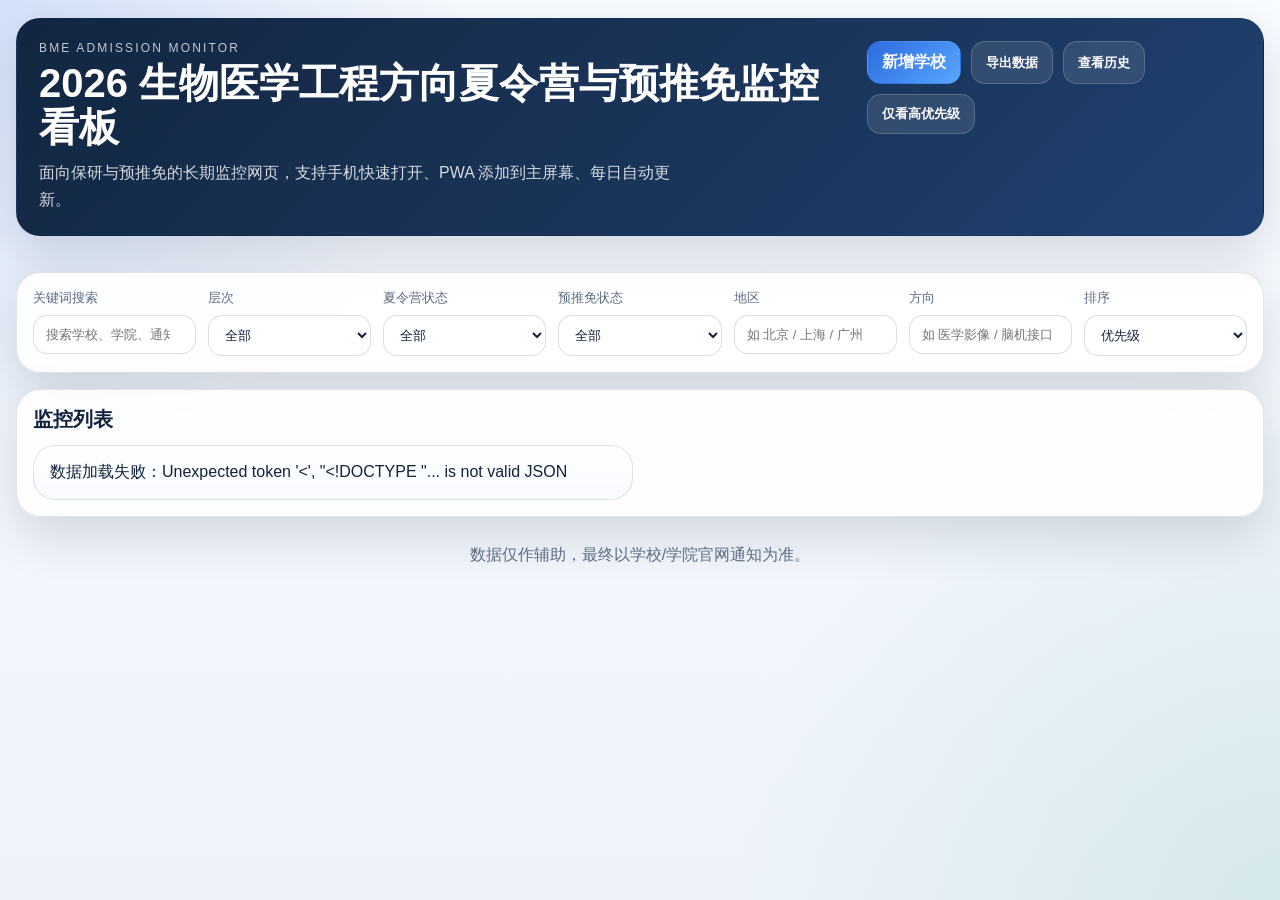
==== docs/index.html @ bc6763f9 "Add files via upload" ====
<!DOCTYPE html>
<html lang="zh-CN">
<head>
  <meta charset="UTF-8">
  <meta name="viewport" content="width=device-width, initial-scale=1, viewport-fit=cover">
  <meta name="theme-color" content="#0b1f3a">
  <meta name="apple-mobile-web-app-capable" content="yes">
  <meta name="apple-mobile-web-app-status-bar-style" content="black-translucent">
  <title>2026 生物医学工程方向夏令营与预推免监控看板</title>
  <link rel="manifest" href="manifest.json">
  <link rel="stylesheet" href="assets/style.css">
  <script defer src="assets/app.js"></script>
</head>
<body>
  <div class="page-shell">
    <header class="hero">
      <div>
        <p class="eyebrow">BME Admission Monitor</p>
        <h1>2026 生物医学工程方向夏令营与预推免监控看板</h1>
        <p class="subtitle">面向保研与预推免的长期监控网页，支持手机快速打开、PWA 添加到主屏幕、每日自动更新。</p>
      </div>
      <div class="hero-actions">
        <a class="action-btn primary" href="add.html">新增学校</a>
        <button class="action-btn" id="exportBtn" type="button">导出数据</button>
        <button class="action-btn" id="historyBtn" type="button">查看历史</button>
        <button class="action-btn" id="priorityBtn" type="button">仅看高优先级</button>
      </div>
    </header>

    <section class="stats-grid" id="statsGrid"></section>

    <section class="panel filter-panel">
      <div class="filter-row">
        <label>关键词搜索<input id="searchInput" type="search" placeholder="搜索学校、学院、通知标题、方向"></label>
        <label>层次<select id="levelFilter"><option value="all">全部</option><option value="985">985</option><option value="211">211</option><option value="双非">双非</option><option value="科研院所">科研院所</option></select></label>
        <label>夏令营状态<select id="summerFilter"><option value="all">全部</option><option value="未发布">未发布</option><option value="疑似发布">疑似发布</option><option value="已发布">已发布</option><option value="报名中">报名中</option><option value="已截止">已截止</option><option value="需人工核验">需人工核验</option></select></label>
        <label>预推免状态<select id="preFilter"><option value="all">全部</option><option value="未发布">未发布</option><option value="疑似发布">疑似发布</option><option value="已发布">已发布</option><option value="报名中">报名中</option><option value="已截止">已截止</option><option value="需人工核验">需人工核验</option></select></label>
        <label>地区<input id="cityFilter" type="text" placeholder="如 北京 / 上海 / 广州"></label>
        <label>方向<input id="directionFilter" type="text" placeholder="如 医学影像 / 脑机接口"></label>
        <label>排序<select id="sortFilter"><option value="priority">优先级</option><option value="deadline">报名截止时间</option><option value="expected">预计发布时间</option><option value="checked">最近更新时间</option></select></label>
      </div>
    </section>

    <section class="panel table-panel">
      <div class="panel-head">
        <h2>监控列表</h2>
        <p id="summaryText"></p>
      </div>
      <div id="listContainer" class="list-container"></div>
    </section>

    <footer class="footer-note">数据仅作辅助，最终以学校/学院官网通知为准。</footer>
  </div>

  <dialog id="historyDialog" class="history-dialog">
    <form method="dialog" class="dialog-box">
      <div class="dialog-head">
        <h3>历史变更记录</h3>
        <button class="action-btn" value="cancel">关闭</button>
      </div>
      <div id="historyList" class="history-list"></div>
    </form>
  </dialog>
</body>
</html>
---- docs/assets/style.css ----
:root {
  --bg: #eef3fb;
  --bg-deep: #0b1f3a;
  --card: rgba(255, 255, 255, 0.88);
  --line: rgba(11, 31, 58, 0.12);
  --text: #13233d;
  --muted: #5d6b82;
  --blue: #2d6cdf;
  --green: #1d9a6c;
  --yellow: #c89d00;
  --red: #d94a38;
  --orange: #e07a1f;
  --gray: #8a94a6;
  --shadow: 0 18px 50px rgba(7, 20, 42, 0.14);
}

* { box-sizing: border-box; }
html, body { margin: 0; min-height: 100%; }
body {
  font-family: "PingFang SC", "Hiragino Sans GB", "Microsoft YaHei", "Segoe UI", sans-serif;
  color: var(--text);
  background:
    radial-gradient(circle at top left, rgba(45,108,223,0.18), transparent 30%),
    radial-gradient(circle at bottom right, rgba(29,154,108,0.12), transparent 35%),
    linear-gradient(180deg, #f8fbff 0%, var(--bg) 100%);
}

.page-shell { max-width: 1400px; margin: 0 auto; padding: 18px 16px 36px; }
.hero {
  display: flex; gap: 16px; justify-content: space-between; align-items: flex-start;
  padding: 22px; border: 1px solid var(--line); border-radius: 24px;
  background: linear-gradient(135deg, rgba(11,31,58,0.97), rgba(23,57,106,0.96));
  color: white; box-shadow: var(--shadow); margin-bottom: 18px;
}
.hero.compact { margin-bottom: 16px; }
.eyebrow { margin: 0 0 6px; letter-spacing: .18em; text-transform: uppercase; font-size: 12px; opacity: .74; }
.hero h1 { margin: 0; font-size: clamp(26px, 4vw, 40px); line-height: 1.1; }
.subtitle { margin: 10px 0 0; max-width: 72ch; color: rgba(255,255,255,.82); line-height: 1.7; }
.hero-actions, .button-row { display: flex; flex-wrap: wrap; gap: 10px; }
.action-btn {
  appearance: none; border: 1px solid rgba(255,255,255,.18); background: rgba(255,255,255,.1); color: white;
  padding: 10px 14px; border-radius: 14px; text-decoration: none; font-weight: 700; cursor: pointer;
  transition: transform .18s ease, background .18s ease, border-color .18s ease;
}
.action-btn:hover { transform: translateY(-1px); background: rgba(255,255,255,.16); }
.action-btn.primary { background: linear-gradient(135deg, #2d6cdf, #58a6ff); border-color: transparent; }

.stats-grid { display: grid; grid-template-columns: repeat(6, minmax(0, 1fr)); gap: 12px; margin-bottom: 18px; }
.stat-card {
  padding: 16px; border-radius: 20px; background: var(--card); backdrop-filter: blur(8px);
  border: 1px solid var(--line); box-shadow: var(--shadow);
}
.stat-label { font-size: 13px; color: var(--muted); }
.stat-value { font-size: 30px; font-weight: 800; margin-top: 8px; }

.panel {
  background: var(--card); border: 1px solid var(--line); border-radius: 24px; box-shadow: var(--shadow);
  padding: 16px;
}
.filter-panel { margin-bottom: 16px; }
.filter-row { display: grid; grid-template-columns: repeat(7, minmax(0, 1fr)); gap: 12px; }
.filter-row label, .form-grid label, .yaml-preview-label { display: flex; flex-direction: column; gap: 8px; font-size: 13px; color: var(--muted); }
.filter-row input, .filter-row select, .form-grid input, .form-grid select, .form-grid textarea, #yamlPreview {
  width: 100%; border: 1px solid rgba(11,31,58,.14); border-radius: 14px; padding: 11px 12px; font: inherit; color: var(--text); background: white;
}
.filter-row input:focus, .filter-row select:focus, .form-grid input:focus, .form-grid select:focus, .form-grid textarea:focus, #yamlPreview:focus { outline: 2px solid rgba(45,108,223,.22); border-color: rgba(45,108,223,.45); }

.panel-head { display: flex; justify-content: space-between; align-items: center; gap: 12px; margin-bottom: 12px; }
.panel-head h2 { margin: 0; font-size: 20px; }
.panel-head p { margin: 0; color: var(--muted); }
.list-container { display: grid; grid-template-columns: repeat(2, minmax(0, 1fr)); gap: 14px; }
.school-card {
  border: 1px solid rgba(11,31,58,.12); border-radius: 22px; padding: 16px; background: linear-gradient(180deg, rgba(255,255,255,.96), rgba(247,250,255,.92));
}
.school-head { display: flex; justify-content: space-between; gap: 12px; align-items: flex-start; }
.school-title { margin: 0; font-size: 20px; }
.tag-row, .link-row, .detail-grid, .history-list { display: flex; flex-wrap: wrap; gap: 8px; }
.pill { display: inline-flex; align-items: center; gap: 6px; padding: 6px 10px; border-radius: 999px; font-size: 12px; font-weight: 700; }
.pill.level { background: rgba(11,31,58,.08); color: var(--bg-deep); }
.pill.priority-high { background: rgba(45,108,223,.12); color: var(--blue); }
.pill.priority-medium { background: rgba(224,122,31,.12); color: var(--orange); }
.pill.priority-low { background: rgba(138,148,166,.14); color: var(--gray); }
.status { padding: 7px 10px; border-radius: 12px; font-size: 12px; font-weight: 800; color: white; }
.status.未发布, .status.unpublished { background: var(--gray); }
.status.疑似发布, .status.suspect { background: var(--yellow); color: #2c2300; }
.status.已发布, .status.published { background: var(--blue); }
.status.报名中, .status.open { background: var(--green); }
.status.已截止, .status.closed { background: var(--red); }
.status.需人工核验, .status.review { background: var(--orange); }
.field { display: grid; gap: 4px; min-width: 140px; }
.field span { color: var(--muted); font-size: 12px; }
.field strong { font-size: 14px; }
.school-meta { display: flex; flex-wrap: wrap; gap: 8px; margin: 10px 0 12px; }
.details { margin-top: 12px; }
details { border-top: 1px dashed rgba(11,31,58,.14); padding-top: 10px; }
summary { cursor: pointer; font-weight: 800; color: var(--bg-deep); }
.footer-note { text-align: center; color: var(--muted); margin-top: 20px; padding: 8px 0; }
.hint { color: var(--muted); margin: 12px 0 0; line-height: 1.7; }
.form-grid { display: grid; grid-template-columns: repeat(2, minmax(0, 1fr)); gap: 12px; }
.form-grid label { color: var(--muted); }
.form-grid label:nth-child(5), .form-grid label:nth-child(9), .form-grid label:nth-child(11), .yaml-preview-label { grid-column: 1 / -1; }
.add-page .panel { padding: 18px; }
#yamlPreview { min-height: 260px; font-family: Consolas, "SFMono-Regular", monospace; white-space: pre; }
.history-dialog::backdrop { background: rgba(11,31,58,.45); backdrop-filter: blur(4px); }
.history-dialog { border: 0; border-radius: 22px; width: min(96vw, 920px); padding: 0; }
.dialog-box { padding: 16px; }
.dialog-head { display: flex; justify-content: space-between; align-items: center; gap: 12px; }
.history-list { flex-direction: column; margin-top: 12px; }
.history-item { padding: 12px 14px; border: 1px solid rgba(11,31,58,.12); border-radius: 16px; background: white; }
.history-item small { color: var(--muted); }

@media (max-width: 1100px) {
  .stats-grid { grid-template-columns: repeat(3, minmax(0, 1fr)); }
  .filter-row { grid-template-columns: repeat(2, minmax(0, 1fr)); }
  .list-container { grid-template-columns: 1fr; }
}

@media (max-width: 640px) {
  .page-shell { padding: 12px; }
  .hero { flex-direction: column; padding: 18px; }
  .stats-grid { grid-template-columns: repeat(2, minmax(0, 1fr)); }
  .filter-row, .form-grid { grid-template-columns: 1fr; }
  .panel-head { flex-direction: column; align-items: flex-start; }
  .school-head { flex-direction: column; }
}
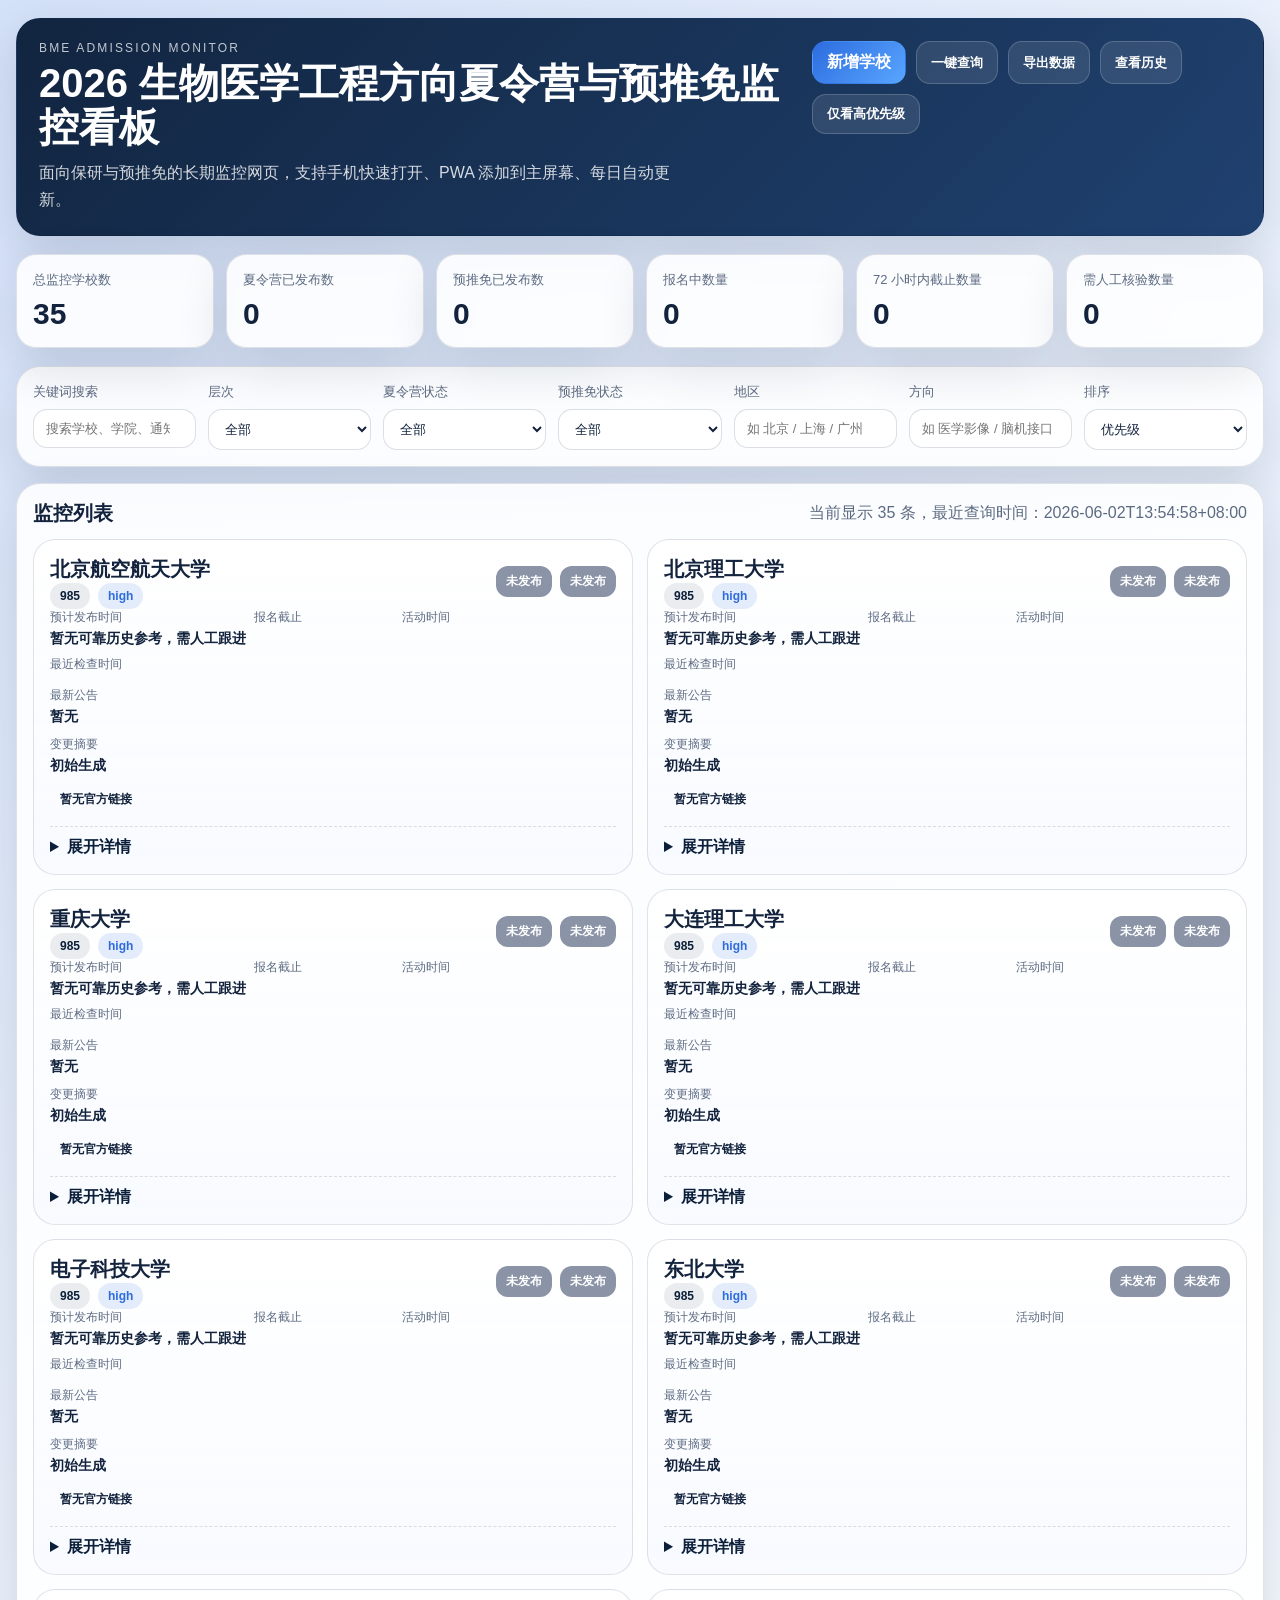
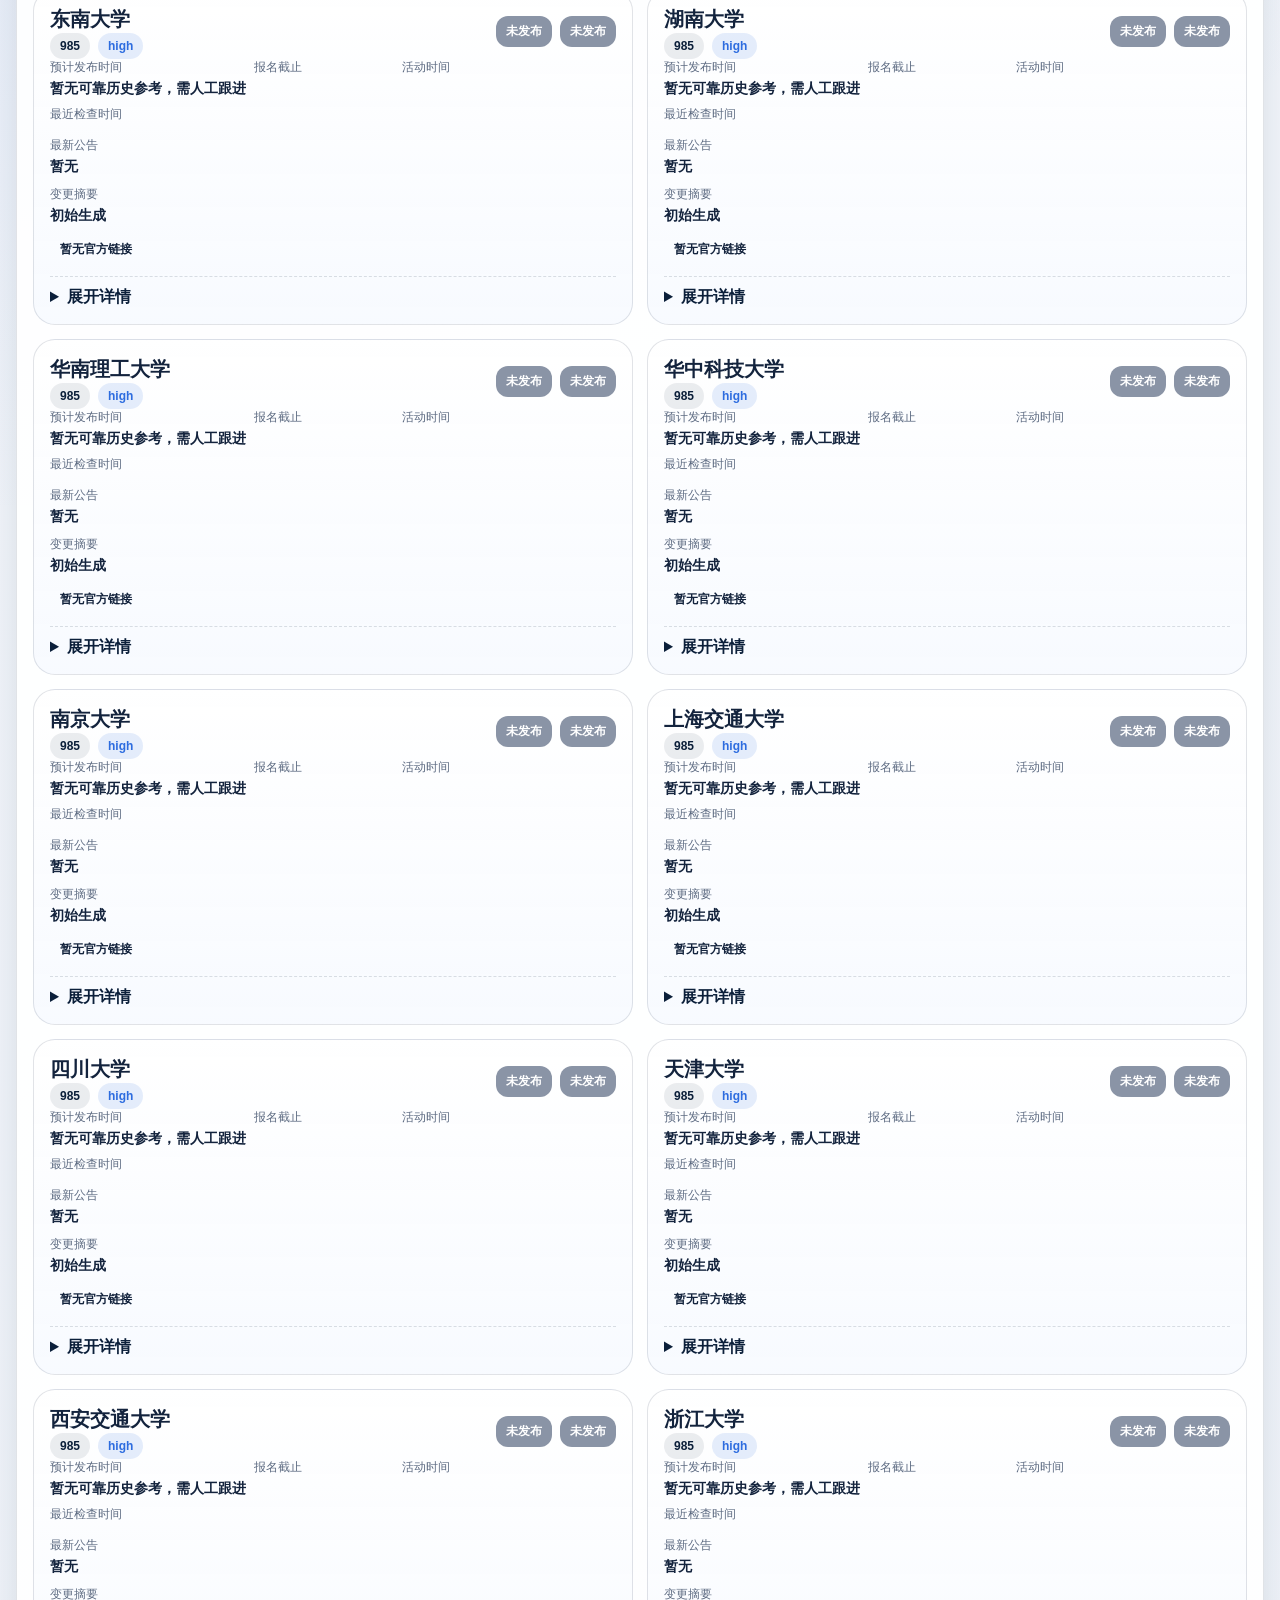
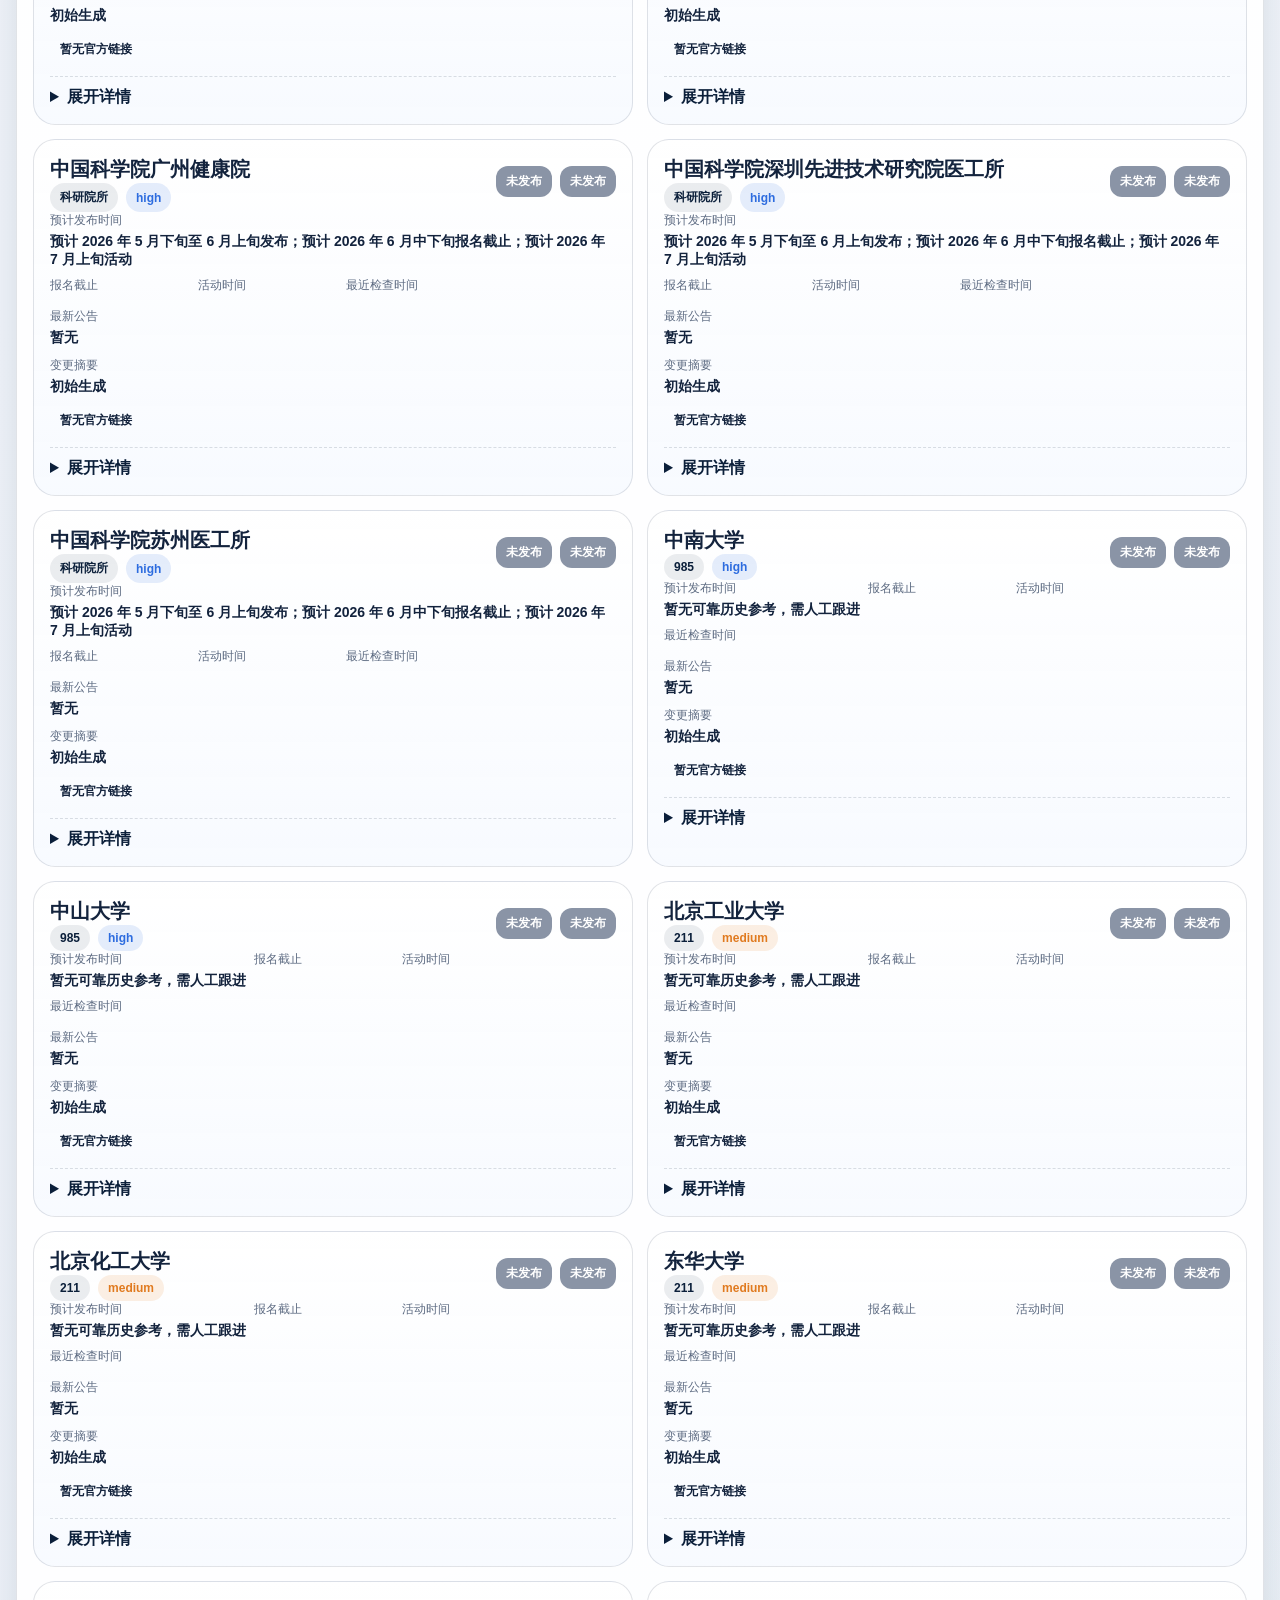
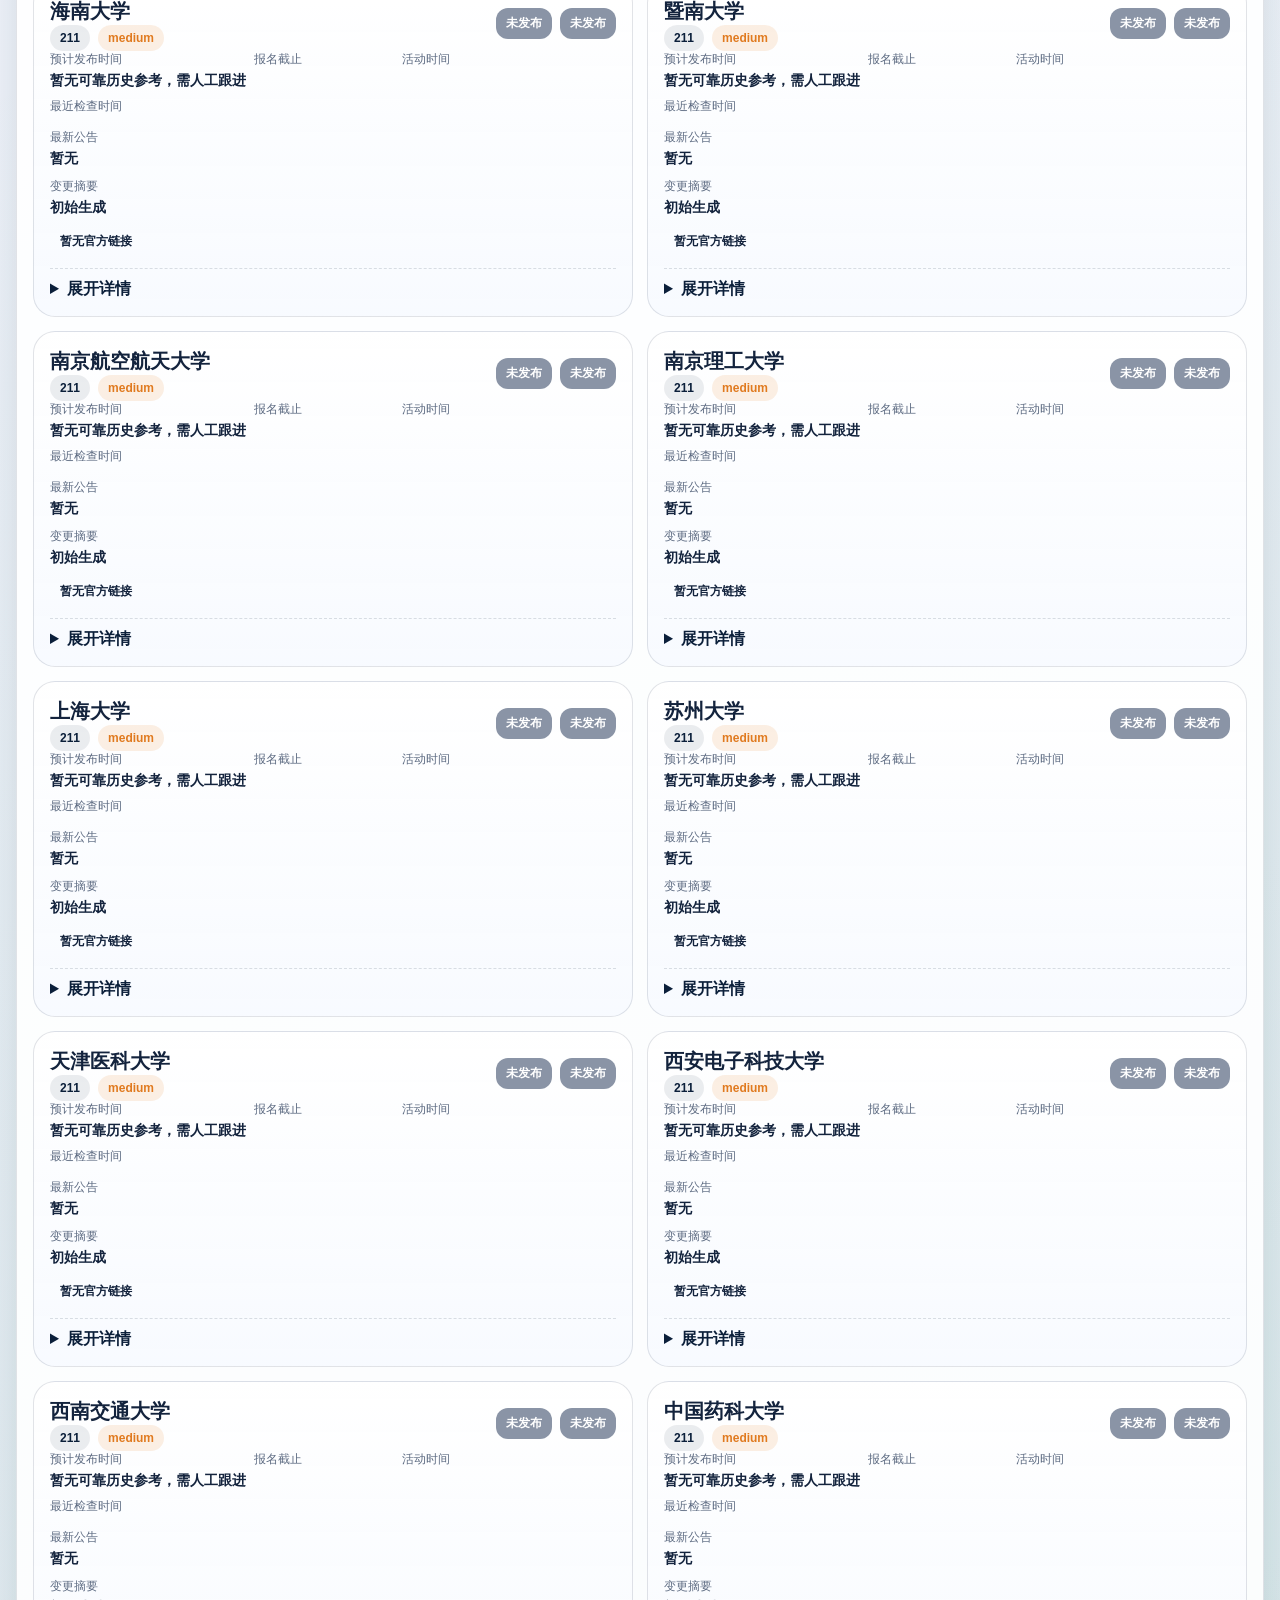
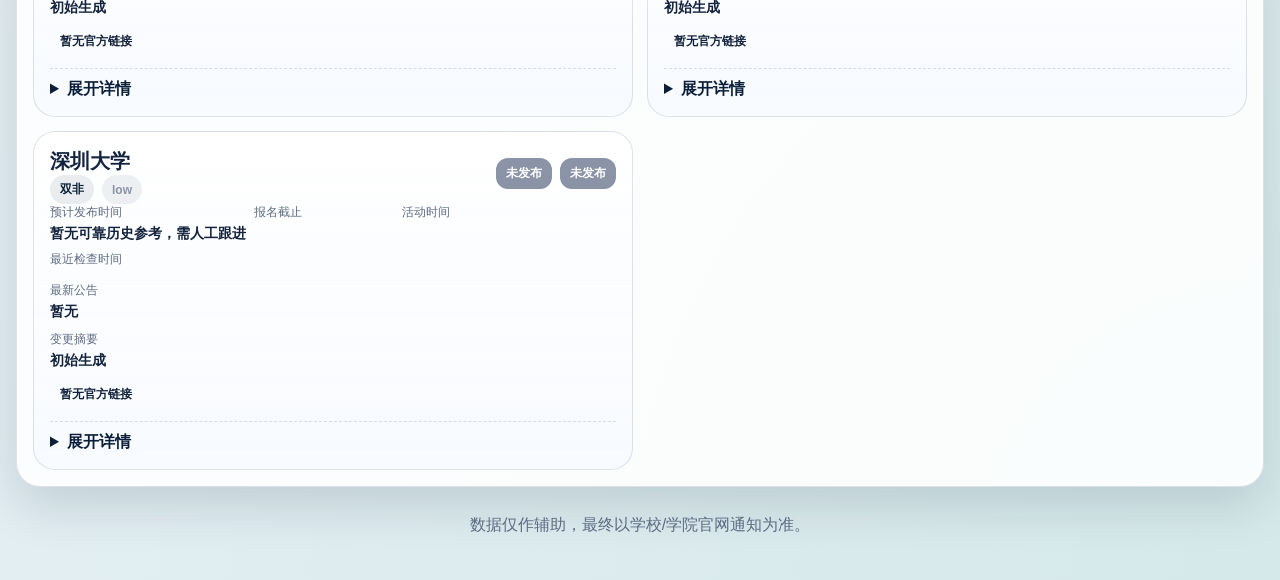
==== commit 34239003: "Add files via upload" ====
--- a/docs/index.html
+++ b/docs/index.html
@@ -21,6 +21,7 @@
       </div>
       <div class="hero-actions">
         <a class="action-btn primary" href="add.html">新增学校</a>
+        <button class="action-btn" id="queryBtn" type="button">一键查询</button>
         <button class="action-btn" id="exportBtn" type="button">导出数据</button>
         <button class="action-btn" id="historyBtn" type="button">查看历史</button>
         <button class="action-btn" id="priorityBtn" type="button">仅看高优先级</button>
